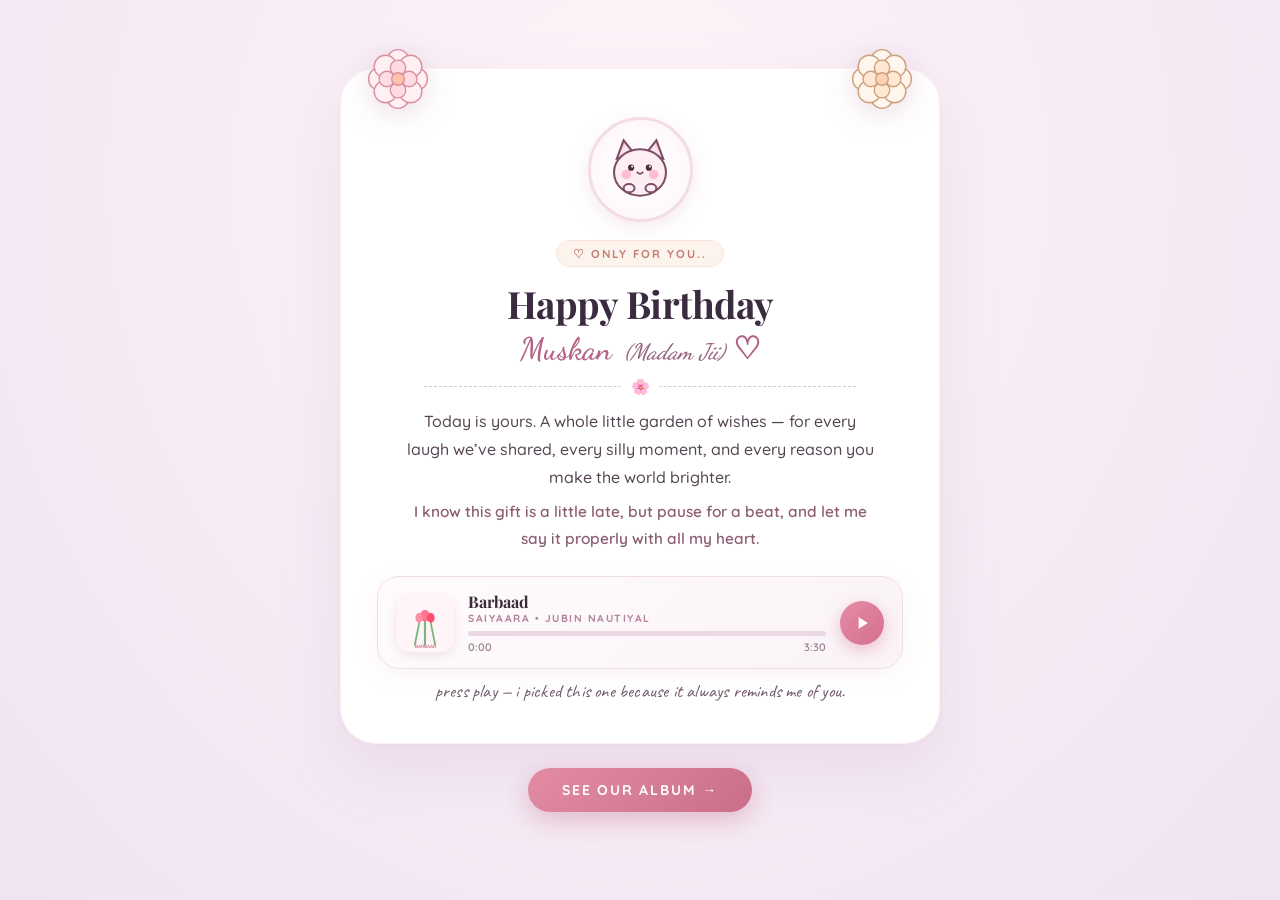
==== cause.html @ c961ecc2 "01" ====
<!DOCTYPE html>
<html lang="en">
<head>
    <meta charset="UTF-8">
    <meta name="viewport" content="width=device-width, initial-scale=1.0">
    <title>A Special Card for Muskan 🌸</title>
    
    <!-- Google Fonts for Elegant Serif, Handwritten Accents & Modern Sans -->
    <link rel="preconnect" href="https://fonts.googleapis.com">
    <link rel="preconnect" href="https://fonts.gstatic.com" crossorigin>
    <link href="https://fonts.googleapis.com/css2?family=Caveat:wght@500;600&family=Dancing+Script:wght@600;700&family=Playfair+Display:ital,wght@0,600;0,700;1,500;1,600&family=Quicksand:wght@400;500;600;700&display=swap" rel="stylesheet">
    
    <script src="https://cdnjs.cloudflare.com/ajax/libs/gsap/3.12.2/gsap.min.js"></script>
    <script src="https://www.youtube.com/iframe_api"></script>
    <link rel="stylesheet" href="./cause.css">
</head>
<body>
    <!-- Ambient Floating Background Particles -->
    <div class="ambient-background" id="ambient-container"></div>

    <main class="page-wrapper">
        <!-- Aesthetic Center Card -->
        <article class="birthday-card">
            <!-- Decorative Corner Paper Flowers -->
            <div class="corner-flower flower-top-left" aria-hidden="true">
                <svg viewBox="0 0 100 100" class="flower-svg">
                    <!-- Outer Layer -->
                    <g fill="#fff0f4" stroke="#d991a2" stroke-width="2">
                        <circle cx="50" cy="24" r="16"/>
                        <circle cx="76" cy="50" r="16"/>
                        <circle cx="50" cy="76" r="16"/>
                        <circle cx="24" cy="50" r="16"/>
                        <circle cx="68" cy="32" r="16"/>
                        <circle cx="68" cy="68" r="16"/>
                        <circle cx="32" cy="68" r="16"/>
                        <circle cx="32" cy="32" r="16"/>
                    </g>
                    <!-- Inner Layer -->
                    <g fill="#ffdbe4" stroke="#d991a2" stroke-width="2">
                        <circle cx="50" cy="34" r="11"/>
                        <circle cx="66" cy="50" r="11"/>
                        <circle cx="50" cy="66" r="11"/>
                        <circle cx="34" cy="50" r="11"/>
                    </g>
                    <!-- Center Core -->
                    <circle cx="50" cy="50" r="9" fill="#fbc4ab" stroke="#d991a2" stroke-width="2"/>
                </svg>
            </div>

            <div class="corner-flower flower-top-right" aria-hidden="true">
                <svg viewBox="0 0 100 100" class="flower-svg">
                    <!-- Outer Layer -->
                    <g fill="#fff6ee" stroke="#cca17d" stroke-width="2">
                        <circle cx="50" cy="24" r="16"/>
                        <circle cx="76" cy="50" r="16"/>
                        <circle cx="50" cy="76" r="16"/>
                        <circle cx="24" cy="50" r="16"/>
                        <circle cx="68" cy="32" r="16"/>
                        <circle cx="68" cy="68" r="16"/>
                        <circle cx="32" cy="68" r="16"/>
                        <circle cx="32" cy="32" r="16"/>
                    </g>
                    <!-- Inner Layer -->
                    <g fill="#ffe8d1" stroke="#cca17d" stroke-width="2">
                        <circle cx="50" cy="34" r="11"/>
                        <circle cx="66" cy="50" r="11"/>
                        <circle cx="50" cy="66" r="11"/>
                        <circle cx="34" cy="50" r="11"/>
                    </g>
                    <!-- Center Core -->
                    <circle cx="50" cy="50" r="9" fill="#ffd1b3" stroke="#cca17d" stroke-width="2"/>
                </svg>
            </div>

            <!-- Cute Mascot Avatar Header -->
            <div class="avatar-wrapper">
                <div class="avatar-ring">
                    <div class="avatar-inner">
                        <!-- Cute pixel/chibi mascot illustration -->
                        <svg viewBox="0 0 120 120" class="mascot-svg">
                            <!-- Ears -->
                            <polygon points="26,45 36,18 52,38" fill="#f8c3d9" stroke="#7a4e65" stroke-width="3"/>
                            <polygon points="94,45 84,18 68,38" fill="#f8c3d9" stroke="#7a4e65" stroke-width="3"/>
                            <polygon points="30,40 38,24 48,36" fill="#fbe4ee"/>
                            <polygon points="90,40 82,24 72,36" fill="#fbe4ee"/>
                            <!-- Body -->
                            <ellipse cx="60" cy="65" rx="38" ry="34" fill="#fdeef4" stroke="#7a4e65" stroke-width="3"/>
                            <!-- Cheeks -->
                            <circle cx="40" cy="68" r="7" fill="#ffb3c6" opacity="0.8"/>
                            <circle cx="80" cy="68" r="7" fill="#ffb3c6" opacity="0.8"/>
                            <!-- Eyes -->
                            <circle cx="47" cy="58" r="4.5" fill="#4a2e35"/>
                            <circle cx="73" cy="58" r="4.5" fill="#4a2e35"/>
                            <circle cx="48.5" cy="56.5" r="1.5" fill="#ffffff"/>
                            <circle cx="74.5" cy="56.5" r="1.5" fill="#ffffff"/>
                            <!-- Happy Mouth -->
                            <path d="M56 65 Q60 69 64 65" fill="none" stroke="#7a4e65" stroke-width="2.5" stroke-linecap="round"/>
                            <!-- Paws -->
                            <ellipse cx="44" cy="88" rx="8" ry="6" fill="#fdeef4" stroke="#7a4e65" stroke-width="3"/>
                            <ellipse cx="76" cy="88" rx="8" ry="6" fill="#fdeef4" stroke="#7a4e65" stroke-width="3"/>
                        </svg>
                    </div>
                </div>
            </div>

            <!-- Tagline Badge -->
            <div class="tagline-badge">
                <span>♡ ONLY FOR YOU..</span>
            </div>

            <!-- Title & Subtitle -->
            <h1 class="card-title">Happy Birthday</h1>
            <h2 class="card-subtitle">Muskan <em>(Madam Jii)</em> ♡</h2>

            <!-- Decorative Dashed Divider with Flower -->
            <div class="card-divider">
                <span class="divider-icon">🌸</span>
            </div>

            <!-- Heartfelt Message Body -->
            <div class="card-message">
                <p>
                    Today is yours. A whole little garden of wishes — for every laugh we’ve shared, every silly moment, and every reason you make the world brighter.
                </p>
                <p class="late-apology-note">
                    I know this gift is a little late, but pause for a beat, and let me say it properly with all my heart.
                </p>
            </div>

            <!-- Aesthetic Music Player Widget -->
            <div class="music-player-card">
                <div class="player-album-art">
                    <!-- Cute Floral Cover Art -->
                    <svg viewBox="0 0 80 80" class="album-svg">
                        <rect width="80" height="80" rx="14" fill="#fff5f8"/>
                        <!-- Tulips & Flowers -->
                        <path d="M40 70 Q40 45 40 38" stroke="#7cb57c" stroke-width="3" fill="none" stroke-linecap="round"/>
                        <path d="M26 70 Q30 50 32 40" stroke="#7cb57c" stroke-width="2.5" fill="none" stroke-linecap="round"/>
                        <path d="M54 70 Q50 50 48 40" stroke="#7cb57c" stroke-width="2.5" fill="none" stroke-linecap="round"/>
                        <!-- Tulip Heads -->
                        <path d="M40 22 C32 22 30 36 40 38 C50 36 48 22 40 22 Z" fill="#ff758f"/>
                        <path d="M32 26 C26 26 24 38 32 40 C40 38 38 26 32 26 Z" fill="#ff8fa3"/>
                        <path d="M48 26 C42 26 40 38 48 40 C56 38 54 26 48 26 Z" fill="#ff4d6d"/>
                        <text x="40" y="74" font-size="6.5" fill="#c97a8e" text-anchor="middle" font-family="'Quicksand', sans-serif" font-weight="700">BARBAAD</text>
                    </svg>
                </div>

                <div class="player-info">
                    <div class="track-header">
                        <h3 class="track-title">Barbaad</h3>
                        <span class="track-subtitle">SAIYAARA • JUBIN NAUTIYAL</span>
                    </div>

                    <!-- Progress Bar -->
                    <div class="progress-container" id="progress-container">
                        <div class="progress-bar" id="progress-bar"></div>
                    </div>

                    <div class="time-display">
                        <span id="current-time">0:00</span>
                        <span id="total-duration">3:30</span>
                    </div>
                </div>

                <!-- Play/Pause Control Button -->
                <button class="play-btn" id="play-btn" aria-label="Play Barbaad song">
                    <svg viewBox="0 0 24 24" class="play-icon" id="play-icon">
                        <path d="M8 5v14l11-7z" fill="currentColor"/>
                    </svg>
                    <svg viewBox="0 0 24 24" class="pause-icon" id="pause-icon" style="display: none;">
                        <path d="M6 19h4V5H6v14zm8-14v14h4V5h-4z" fill="currentColor"/>
                    </svg>
                </button>

                <!-- Audio Element (Local MP3 support for barbaad.mp3 or music.mp3) -->
                <audio id="audio-track" preload="metadata">
                    <source src="./barbaad.mp3" type="audio/mpeg">
                    <source src="./music.mp3" type="audio/mpeg">
                </audio>

                <!-- YouTube Background Audio Player for Barbaad (Saiyaara) -->
                <div id="yt-player-container" style="position: fixed; top: -9999px; left: -9999px; width: 1px; height: 1px; opacity: 0; pointer-events: none;">
                    <div id="yt-player"></div>
                </div>
            </div>

            <!-- Play Prompt Subtitle -->
            <p class="press-play-caption">
                press play — i picked this one because it always reminds me of you.
            </p>
        </article>

        <!-- Bottom Action Button leading to Album -->
        <div class="bottom-action-wrapper">
            <button class="album-cta-button" id="see-album-btn">
                SEE OUR ALBUM &rarr;
            </button>
        </div>
    </main>

    <script src="./cause.js"></script>
</body>
</html>
---- cause.css ----
/* Reset & Base Styles */
* {
    margin: 0;
    padding: 0;
    box-sizing: border-box;
}

body {
    min-height: 100vh;
    background: radial-gradient(ellipse at 50% 20%, #fef5f9 0%, #f7edf6 45%, #efe5f1 100%);
    font-family: 'Quicksand', sans-serif;
    color: #433348;
    overflow-x: hidden;
    position: relative;
    display: flex;
    justify-content: center;
    align-items: center;
    padding: 2.5rem 1rem;
}

/* Ambient Floating Background Elements */
.ambient-background {
    position: fixed;
    top: 0;
    left: 0;
    width: 100%;
    height: 100%;
    pointer-events: none;
    z-index: 0;
    overflow: hidden;
}

.ambient-particle {
    position: absolute;
    pointer-events: none;
    user-select: none;
    will-change: transform, opacity;
}

/* Page Layout */
.page-wrapper {
    width: 100%;
    max-width: 600px;
    display: flex;
    flex-direction: column;
    align-items: center;
    position: relative;
    z-index: 1;
}

/* Aesthetic Center Card */
.birthday-card {
    position: relative;
    width: 100%;
    background: #ffffff;
    border-radius: 36px;
    padding: 48px 36px 36px;
    text-align: center;
    box-shadow: 
        0 24px 60px rgba(188, 148, 175, 0.18),
        0 4px 18px rgba(0, 0, 0, 0.02);
    border: 1px solid rgba(255, 235, 243, 0.8);
    transition: transform 0.4s ease, box-shadow 0.4s ease;
}

.birthday-card:hover {
    transform: translateY(-3px);
    box-shadow: 
        0 30px 70px rgba(188, 148, 175, 0.22),
        0 6px 20px rgba(0, 0, 0, 0.03);
}

/* Corner Paper Flowers */
.corner-flower {
    position: absolute;
    width: 70px;
    height: 70px;
    pointer-events: none;
    filter: drop-shadow(0 6px 14px rgba(190, 140, 165, 0.28));
    z-index: 30;
    display: block;
    transform-origin: center center;
    transition: transform 0.4s ease;
}

.flower-top-left {
    top: -25px;
    left: 22px;
}

.flower-top-right {
    top: -25px;
    right: 22px;
}

.birthday-card:hover .flower-top-left {
    transform: rotate(-8deg) scale(1.05);
}

.birthday-card:hover .flower-top-right {
    transform: rotate(8deg) scale(1.05);
}

.flower-svg {
    width: 100%;
    height: 100%;
}

/* Cute Mascot Avatar */
.avatar-wrapper {
    display: flex;
    justify-content: center;
    align-items: center;
    margin-bottom: 12px;
}

.avatar-ring {
    width: 105px;
    height: 105px;
    border-radius: 50%;
    background: #fff8fb;
    padding: 5px;
    border: 3.5px solid #f3dce6;
    box-shadow: 0 6px 18px rgba(220, 170, 195, 0.25);
    display: flex;
    align-items: center;
    justify-content: center;
    transition: transform 0.4s cubic-bezier(0.34, 1.56, 0.64, 1);
}

.birthday-card:hover .avatar-ring {
    transform: scale(1.06) rotate(3deg);
}

.avatar-inner {
    width: 100%;
    height: 100%;
    border-radius: 50%;
    background: radial-gradient(circle, #fffbfc 60%, #faedf3 100%);
    display: flex;
    align-items: center;
    justify-content: center;
    overflow: hidden;
}

.mascot-svg {
    width: 82px;
    height: 82px;
}

/* Pill Tagline Badge */
.tagline-badge {
    display: inline-block;
    background: #fdf3ed;
    color: #c07d72;
    padding: 5px 16px;
    border-radius: 50px;
    font-size: 0.72rem;
    font-weight: 700;
    letter-spacing: 2px;
    text-transform: uppercase;
    margin-top: 6px;
    margin-bottom: 14px;
    border: 1px solid #fae1d6;
}

/* Typography */
.card-title {
    font-family: 'Playfair Display', Georgia, serif;
    font-size: 2.35rem;
    font-weight: 700;
    color: #3b2b40;
    line-height: 1.2;
    margin-bottom: 4px;
    letter-spacing: -0.5px;
}

.card-subtitle {
    font-family: 'Dancing Script', cursive;
    font-size: 1.95rem;
    color: #b36384;
    font-weight: 600;
    margin-bottom: 16px;
}

.card-subtitle em {
    font-style: italic;
    font-size: 1.4rem;
    color: #9a657e;
    margin-left: 4px;
}

/* Dashed Divider with Flower */
.card-divider {
    position: relative;
    width: 82%;
    margin: 18px auto 20px;
    height: 1px;
    border-top: 1.5px dashed #dec3d1;
}

.divider-icon {
    position: absolute;
    top: 50%;
    left: 50%;
    transform: translate(-50%, -50%);
    background: #ffffff;
    padding: 0 10px;
    font-size: 0.95rem;
    line-height: 1;
}

/* Card Message Body */
.card-message {
    max-width: 470px;
    margin: 0 auto;
    font-size: 1rem;
    line-height: 1.75;
    color: #554552;
    font-weight: 500;
}

.card-message p {
    margin-bottom: 8px;
}

.card-message .late-apology-note {
    color: #8c5d73;
    font-size: 0.96rem;
    font-weight: 600;
}

/* Aesthetic Music Player Card */
.music-player-card {
    background: linear-gradient(135deg, #fffbfd 0%, #faf3f7 100%);
    border: 1px solid #f1dde7;
    border-radius: 22px;
    padding: 14px 18px;
    margin: 24px auto 10px;
    display: flex;
    align-items: center;
    gap: 14px;
    box-shadow: 0 6px 20px rgba(215, 175, 195, 0.15);
    text-align: left;
    transition: transform 0.3s ease, box-shadow 0.3s ease;
}

.music-player-card:hover {
    box-shadow: 0 8px 24px rgba(215, 175, 195, 0.22);
}

.player-album-art {
    width: 58px;
    height: 58px;
    border-radius: 14px;
    flex-shrink: 0;
    overflow: hidden;
    box-shadow: 0 4px 10px rgba(190, 140, 165, 0.2);
    background: #fff0f5;
}

.album-svg {
    width: 100%;
    height: 100%;
    display: block;
}

.player-info {
    flex: 1;
    min-width: 0;
}

.track-header {
    display: flex;
    flex-direction: column;
    margin-bottom: 6px;
}

.track-title {
    font-family: 'Playfair Display', Georgia, serif;
    font-size: 1rem;
    font-weight: 700;
    color: #3b2a38;
    white-space: nowrap;
    overflow: hidden;
    text-overflow: ellipsis;
}

.track-subtitle {
    font-size: 0.65rem;
    font-weight: 700;
    letter-spacing: 1.5px;
    color: #b08197;
    text-transform: uppercase;
}

/* Progress bar */
.progress-container {
    width: 100%;
    height: 5px;
    background: #ebd8e3;
    border-radius: 10px;
    cursor: pointer;
    position: relative;
    overflow: hidden;
}

.progress-bar {
    width: 0%;
    height: 100%;
    background: linear-gradient(90deg, #f089a5, #db6f8f);
    border-radius: 10px;
    transition: width 0.1s linear;
}

.time-display {
    display: flex;
    justify-content: space-between;
    font-size: 0.68rem;
    color: #9a808f;
    margin-top: 4px;
    font-weight: 600;
}

/* Play/Pause Button */
.play-btn {
    width: 44px;
    height: 44px;
    border-radius: 50%;
    border: none;
    background: linear-gradient(135deg, #e58ca6, #d46f8d);
    color: white;
    display: flex;
    align-items: center;
    justify-content: center;
    cursor: pointer;
    box-shadow: 0 5px 16px rgba(212, 111, 141, 0.4);
    flex-shrink: 0;
    transition: transform 0.25s cubic-bezier(0.34, 1.56, 0.64, 1), box-shadow 0.25s ease;
}

.play-btn:hover {
    transform: scale(1.12);
    box-shadow: 0 7px 20px rgba(212, 111, 141, 0.55);
}

.play-btn:active {
    transform: scale(0.95);
}

.play-btn svg {
    width: 20px;
    height: 20px;
}

/* Press Play handwritten caption */
.press-play-caption {
    font-family: 'Caveat', cursive;
    font-size: 1.15rem;
    color: #725b6d;
    margin-top: 6px;
    margin-bottom: 4px;
    letter-spacing: 0.2px;
}

/* Bottom Action Button */
.bottom-action-wrapper {
    margin-top: 24px;
    margin-bottom: 20px;
    text-align: center;
}

.album-cta-button {
    background: linear-gradient(135deg, #e38ca4, #c96d8a);
    color: #ffffff;
    border: none;
    border-radius: 50px;
    padding: 13px 34px;
    font-family: 'Quicksand', sans-serif;
    font-size: 0.88rem;
    font-weight: 700;
    letter-spacing: 1.8px;
    text-transform: uppercase;
    cursor: pointer;
    box-shadow: 0 8px 24px rgba(201, 109, 138, 0.38);
    transition: transform 0.3s cubic-bezier(0.34, 1.56, 0.64, 1), box-shadow 0.3s ease;
    display: inline-flex;
    align-items: center;
    gap: 8px;
}

.album-cta-button:hover {
    transform: translateY(-3px) scale(1.04);
    box-shadow: 0 12px 28px rgba(201, 109, 138, 0.5);
}

.album-cta-button:active {
    transform: translateY(1px) scale(0.98);
}

/* Responsive adjustments */
@media (max-width: 600px) {
    body {
        padding: 2rem 0.8rem;
    }

    .birthday-card {
        padding: 40px 22px 28px;
        border-radius: 28px;
    }

    .corner-flower {
        width: 50px;
        height: 50px;
    }

    .flower-top-left {
        top: -16px;
        left: -14px;
    }

    .flower-top-right {
        top: -16px;
        right: -14px;
    }

    .avatar-ring {
        width: 90px;
        height: 90px;
    }

    .mascot-svg {
        width: 70px;
        height: 70px;
    }

    .card-title {
        font-size: 1.95rem;
    }

    .card-subtitle {
        font-size: 1.6rem;
    }

    .card-message {
        font-size: 0.94rem;
    }

    .music-player-card {
        padding: 12px 14px;
        gap: 10px;
    }

    .player-album-art {
        width: 50px;
        height: 50px;
    }

    .press-play-caption {
        font-size: 1.05rem;
    }

    .album-cta-button {
        padding: 12px 28px;
        font-size: 0.82rem;
    }
}
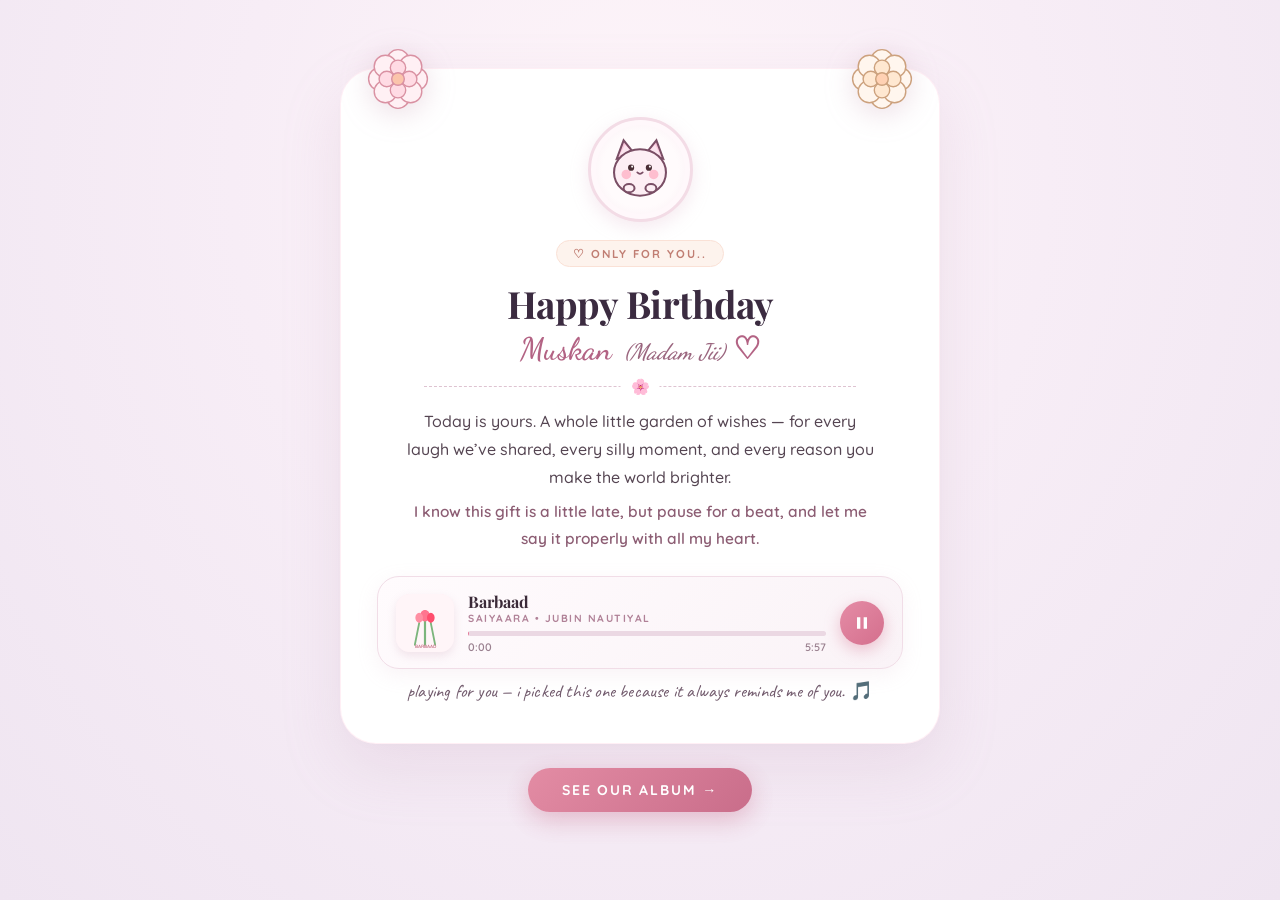
==== commit 6f65f6d5: "all" ====
--- a/cause.html
+++ b/cause.html
@@ -11,7 +11,6 @@
     <link href="https://fonts.googleapis.com/css2?family=Caveat:wght@500;600&family=Dancing+Script:wght@600;700&family=Playfair+Display:ital,wght@0,600;0,700;1,500;1,600&family=Quicksand:wght@400;500;600;700&display=swap" rel="stylesheet">
     
     <script src="https://cdnjs.cloudflare.com/ajax/libs/gsap/3.12.2/gsap.min.js"></script>
-    <script src="https://www.youtube.com/iframe_api"></script>
     <link rel="stylesheet" href="./cause.css">
 </head>
 <body>
@@ -172,21 +171,15 @@
                     </svg>
                 </button>
 
-                <!-- Audio Element (Local MP3 support for barbaad.mp3 or music.mp3) -->
-                <audio id="audio-track" preload="metadata">
+                <!-- Audio Element for Barbaad (Saiyaara) -->
+                <audio id="audio-track" preload="auto">
                     <source src="./barbaad.mp3" type="audio/mpeg">
-                    <source src="./music.mp3" type="audio/mpeg">
                 </audio>
-
-                <!-- YouTube Background Audio Player for Barbaad (Saiyaara) -->
-                <div id="yt-player-container" style="position: fixed; top: -9999px; left: -9999px; width: 1px; height: 1px; opacity: 0; pointer-events: none;">
-                    <div id="yt-player"></div>
-                </div>
             </div>
 
             <!-- Play Prompt Subtitle -->
-            <p class="press-play-caption">
-                press play — i picked this one because it always reminds me of you.
+            <p class="press-play-caption" id="music-caption">
+                playing for you — i picked this one because it always reminds me of you. 🎵
             </p>
         </article>
 
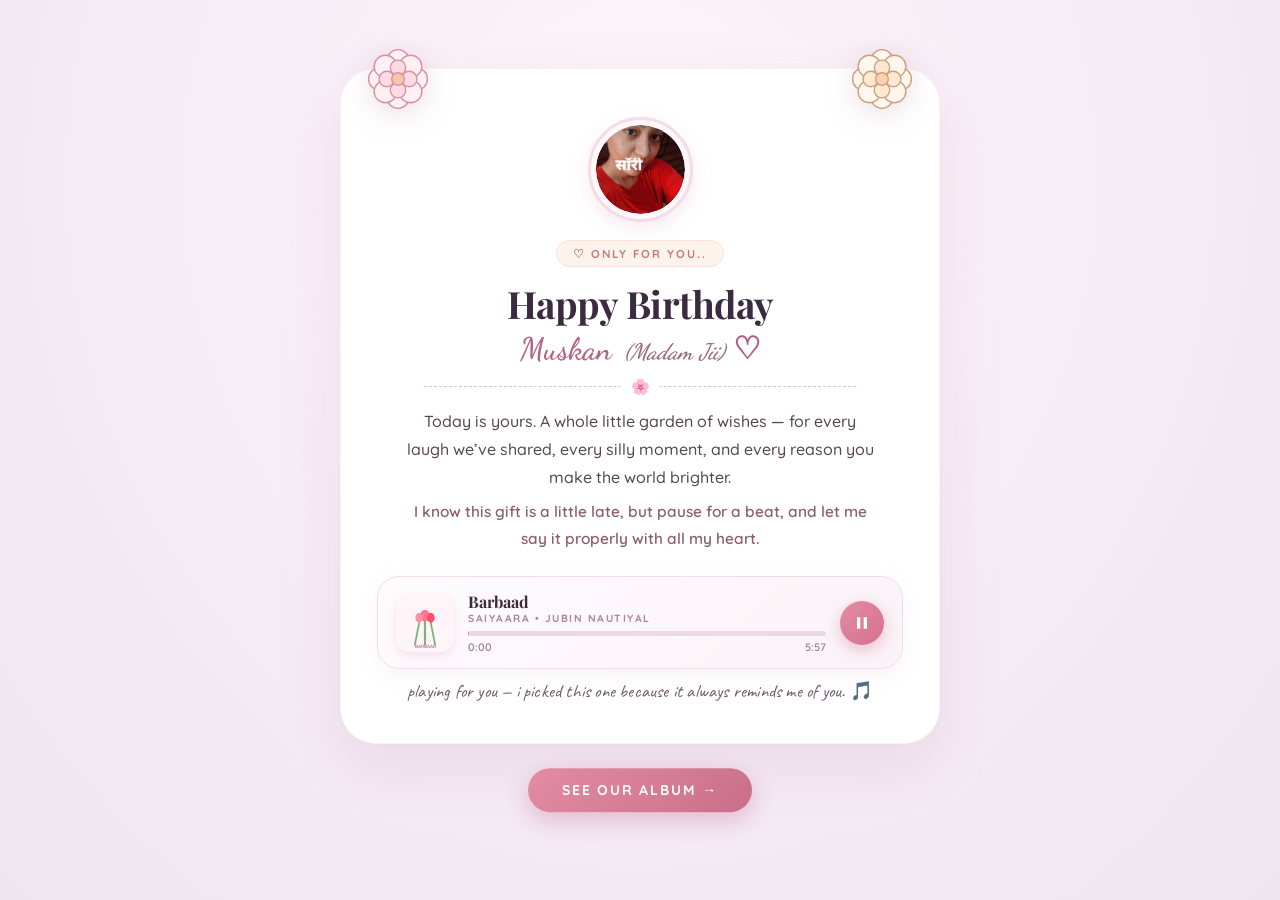
==== commit 5be0a6bf: "done" ====
--- a/cause.html
+++ b/cause.html
@@ -71,33 +71,11 @@
                 </svg>
             </div>
 
-            <!-- Cute Mascot Avatar Header -->
+            <!-- Avatar Header with Muskan's Photo -->
             <div class="avatar-wrapper">
                 <div class="avatar-ring">
                     <div class="avatar-inner">
-                        <!-- Cute pixel/chibi mascot illustration -->
-                        <svg viewBox="0 0 120 120" class="mascot-svg">
-                            <!-- Ears -->
-                            <polygon points="26,45 36,18 52,38" fill="#f8c3d9" stroke="#7a4e65" stroke-width="3"/>
-                            <polygon points="94,45 84,18 68,38" fill="#f8c3d9" stroke="#7a4e65" stroke-width="3"/>
-                            <polygon points="30,40 38,24 48,36" fill="#fbe4ee"/>
-                            <polygon points="90,40 82,24 72,36" fill="#fbe4ee"/>
-                            <!-- Body -->
-                            <ellipse cx="60" cy="65" rx="38" ry="34" fill="#fdeef4" stroke="#7a4e65" stroke-width="3"/>
-                            <!-- Cheeks -->
-                            <circle cx="40" cy="68" r="7" fill="#ffb3c6" opacity="0.8"/>
-                            <circle cx="80" cy="68" r="7" fill="#ffb3c6" opacity="0.8"/>
-                            <!-- Eyes -->
-                            <circle cx="47" cy="58" r="4.5" fill="#4a2e35"/>
-                            <circle cx="73" cy="58" r="4.5" fill="#4a2e35"/>
-                            <circle cx="48.5" cy="56.5" r="1.5" fill="#ffffff"/>
-                            <circle cx="74.5" cy="56.5" r="1.5" fill="#ffffff"/>
-                            <!-- Happy Mouth -->
-                            <path d="M56 65 Q60 69 64 65" fill="none" stroke="#7a4e65" stroke-width="2.5" stroke-linecap="round"/>
-                            <!-- Paws -->
-                            <ellipse cx="44" cy="88" rx="8" ry="6" fill="#fdeef4" stroke="#7a4e65" stroke-width="3"/>
-                            <ellipse cx="76" cy="88" rx="8" ry="6" fill="#fdeef4" stroke="#7a4e65" stroke-width="3"/>
-                        </svg>
+                        <img src="./d3.jpg" alt="Muskan" class="avatar-img">
                     </div>
                 </div>
             </div>
--- a/cause.css
+++ b/cause.css
@@ -141,6 +141,20 @@
     align-items: center;
     justify-content: center;
     overflow: hidden;
+}
+
+.avatar-img {
+    width: 100%;
+    height: 100%;
+    object-fit: cover;
+    object-position: center 25%;
+    border-radius: 50%;
+    display: block;
+    transition: transform 0.4s ease;
+}
+
+.birthday-card:hover .avatar-img {
+    transform: scale(1.08);
 }
 
 .mascot-svg {
